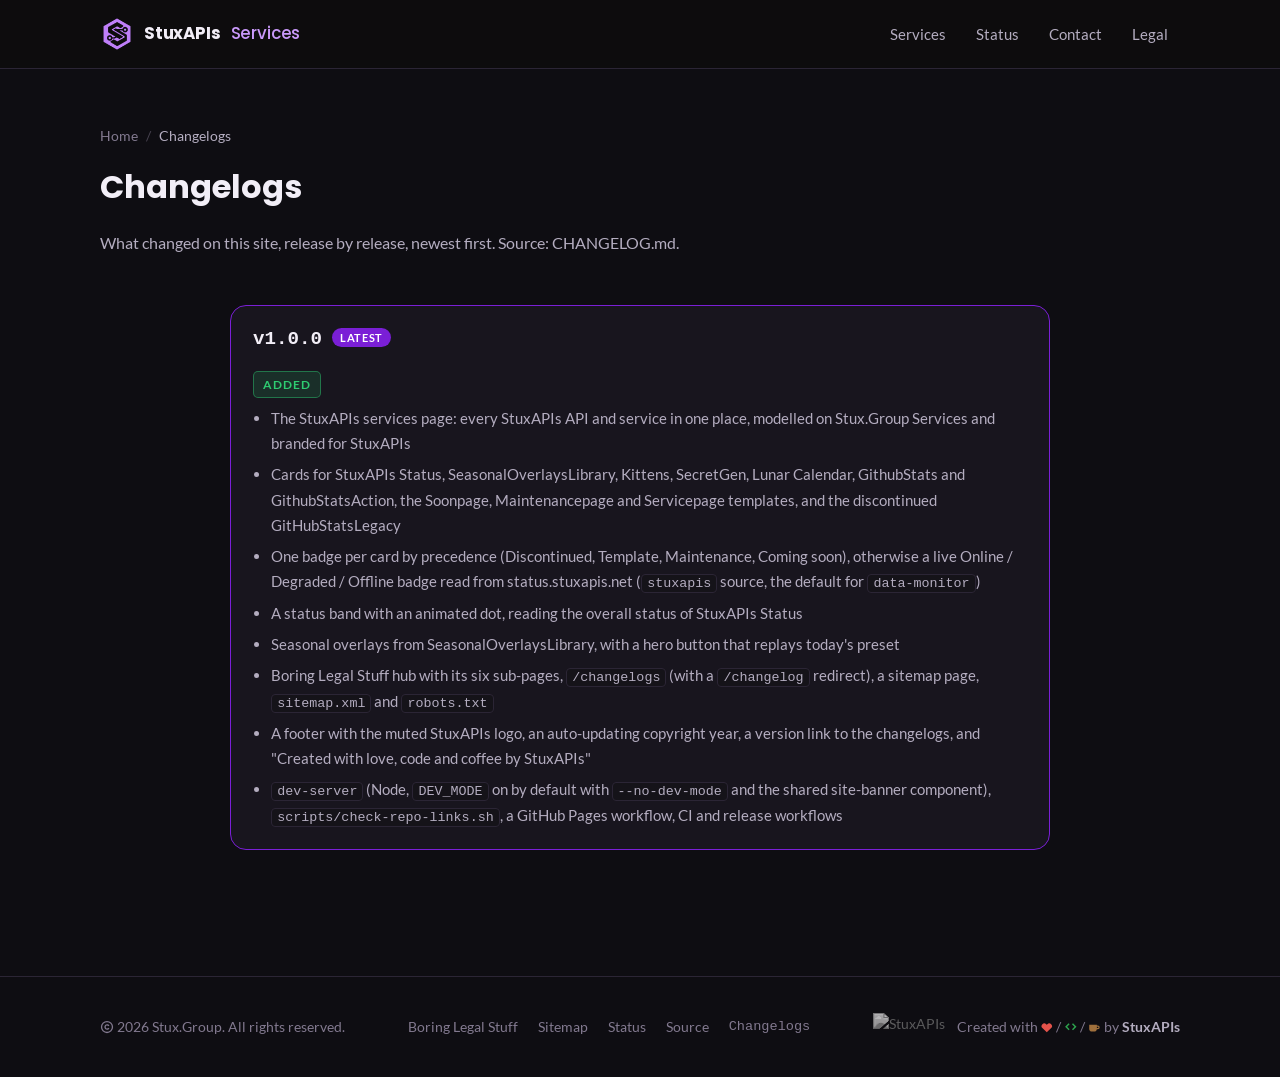
==== changelog/index.html @ a3d567df "Release v1.0.0 See CHANGELOG.md for details." ====
<!doctype html>
<html lang="en">
<head>
<meta charset="utf-8">
<meta name="viewport" content="width=device-width, initial-scale=1">
<title>Changelogs — StuxAPIs Services</title>
<link rel="canonical" href="https://services.stuxapis.net/changelogs/">
<meta name="robots" content="noindex">
<!-- /changelog/ moved to /changelogs/; keep any #hash when redirecting. -->
<script>location.replace("/changelogs/" + location.hash);</script>
<meta http-equiv="refresh" content="0; url=/changelogs/">
<meta name="theme-color" content="#0e0d12">
<style>html{color-scheme:dark}body{margin:0;background:#0e0d12;color:#f1ecf3;font:17px/1.6 system-ui,-apple-system,"Segoe UI",Roboto,sans-serif;display:grid;place-items:center;min-height:100vh;padding:16px;text-align:center}a{color:#ff6b6b}</style>
</head>
<body>
<p>The changelog has moved to <a href="/changelogs/">/changelogs/</a>.</p>
</body>
</html>
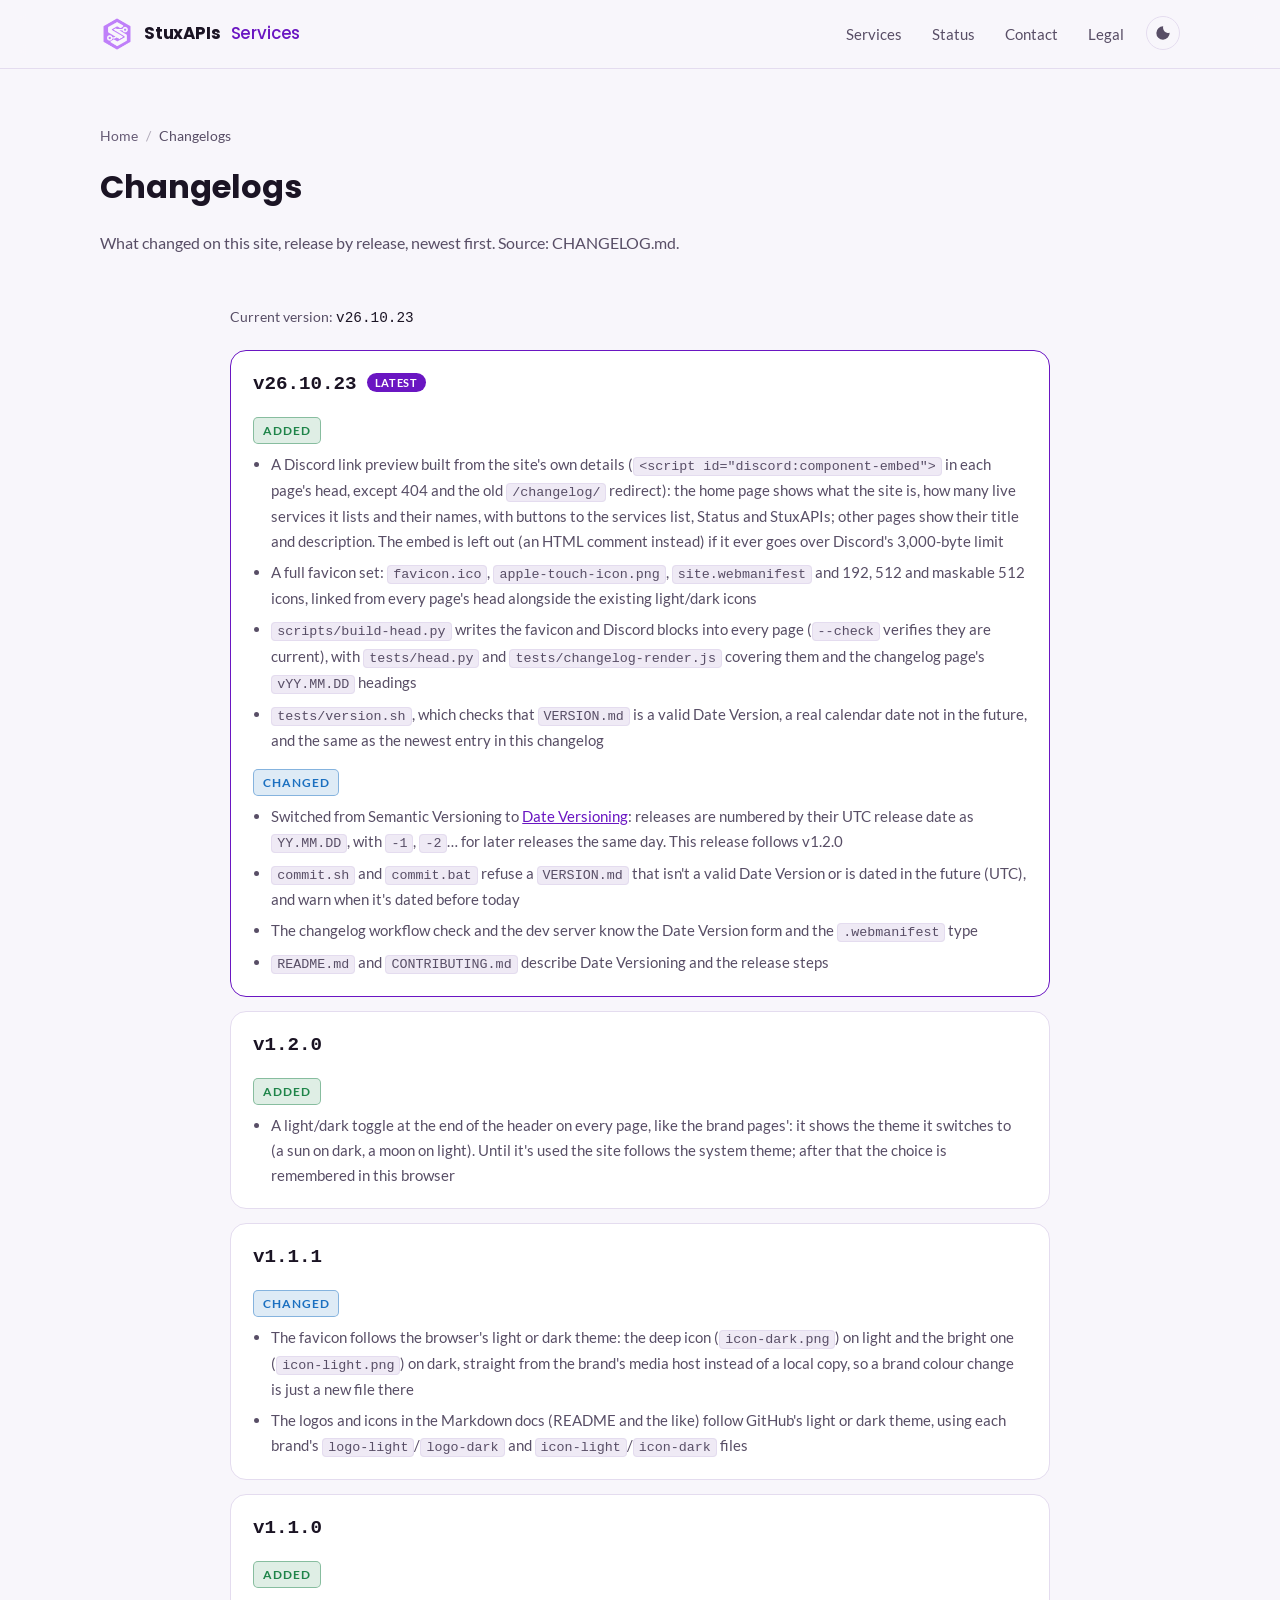
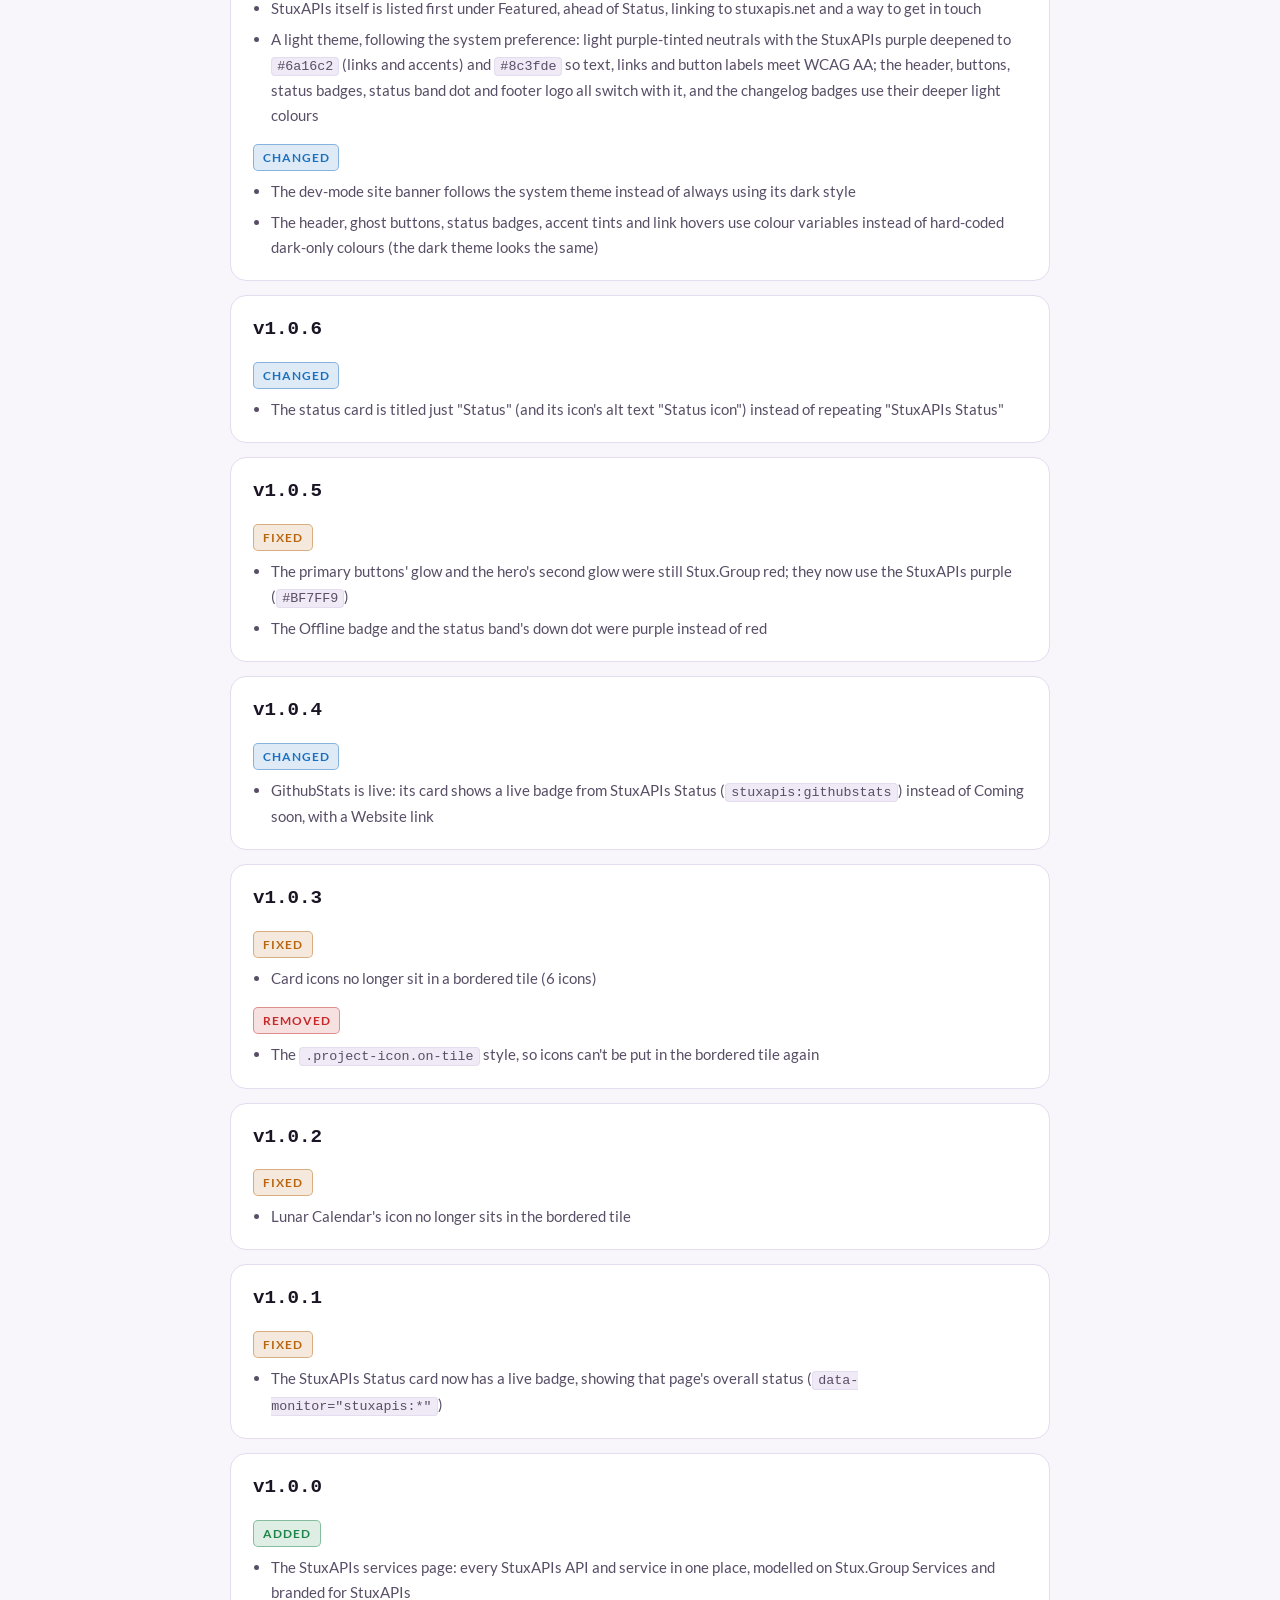
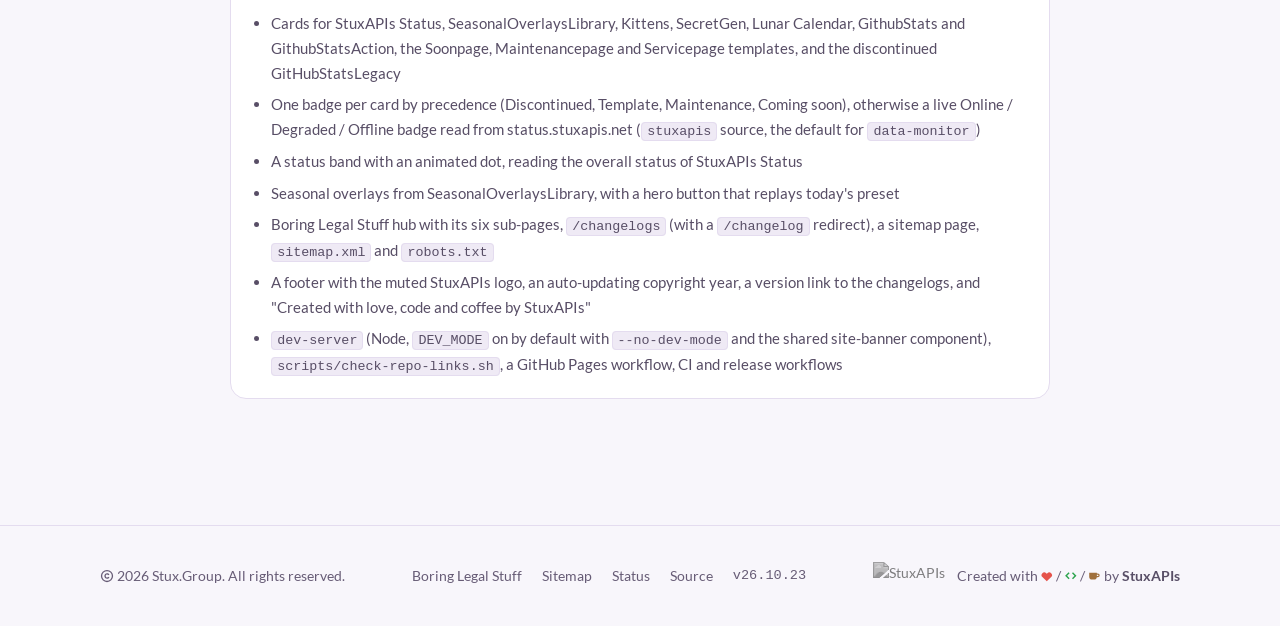
==== commit 4b105be6: "Release v26.10.23 See CHANGELOG.md for details." ====
--- a/changelog/index.html
+++ b/changelog/index.html
@@ -11,6 +11,14 @@
 <meta http-equiv="refresh" content="0; url=/changelogs/">
 <meta name="theme-color" content="#0e0d12">
 <style>html{color-scheme:dark}body{margin:0;background:#0e0d12;color:#f1ecf3;font:17px/1.6 system-ui,-apple-system,"Segoe UI",Roboto,sans-serif;display:grid;place-items:center;min-height:100vh;padding:16px;text-align:center}a{color:#ff6b6b}</style>
+<!-- favicon:start -->
+<link rel="icon" href="/favicon.ico" sizes="48x48">
+<link rel="icon" type="image/png" sizes="512x512" href="/assets/img/icon-512.png">
+<link rel="icon" type="image/png" href="https://global.media.stuxapis.net/icon-dark.png" media="(prefers-color-scheme: light)">
+<link rel="icon" type="image/png" href="https://global.media.stuxapis.net/icon-light.png" media="(prefers-color-scheme: dark)">
+<link rel="apple-touch-icon" href="/apple-touch-icon.png">
+<link rel="manifest" href="/site.webmanifest">
+<!-- favicon:end -->
 </head>
 <body>
 <p>The changelog has moved to <a href="/changelogs/">/changelogs/</a>.</p>
